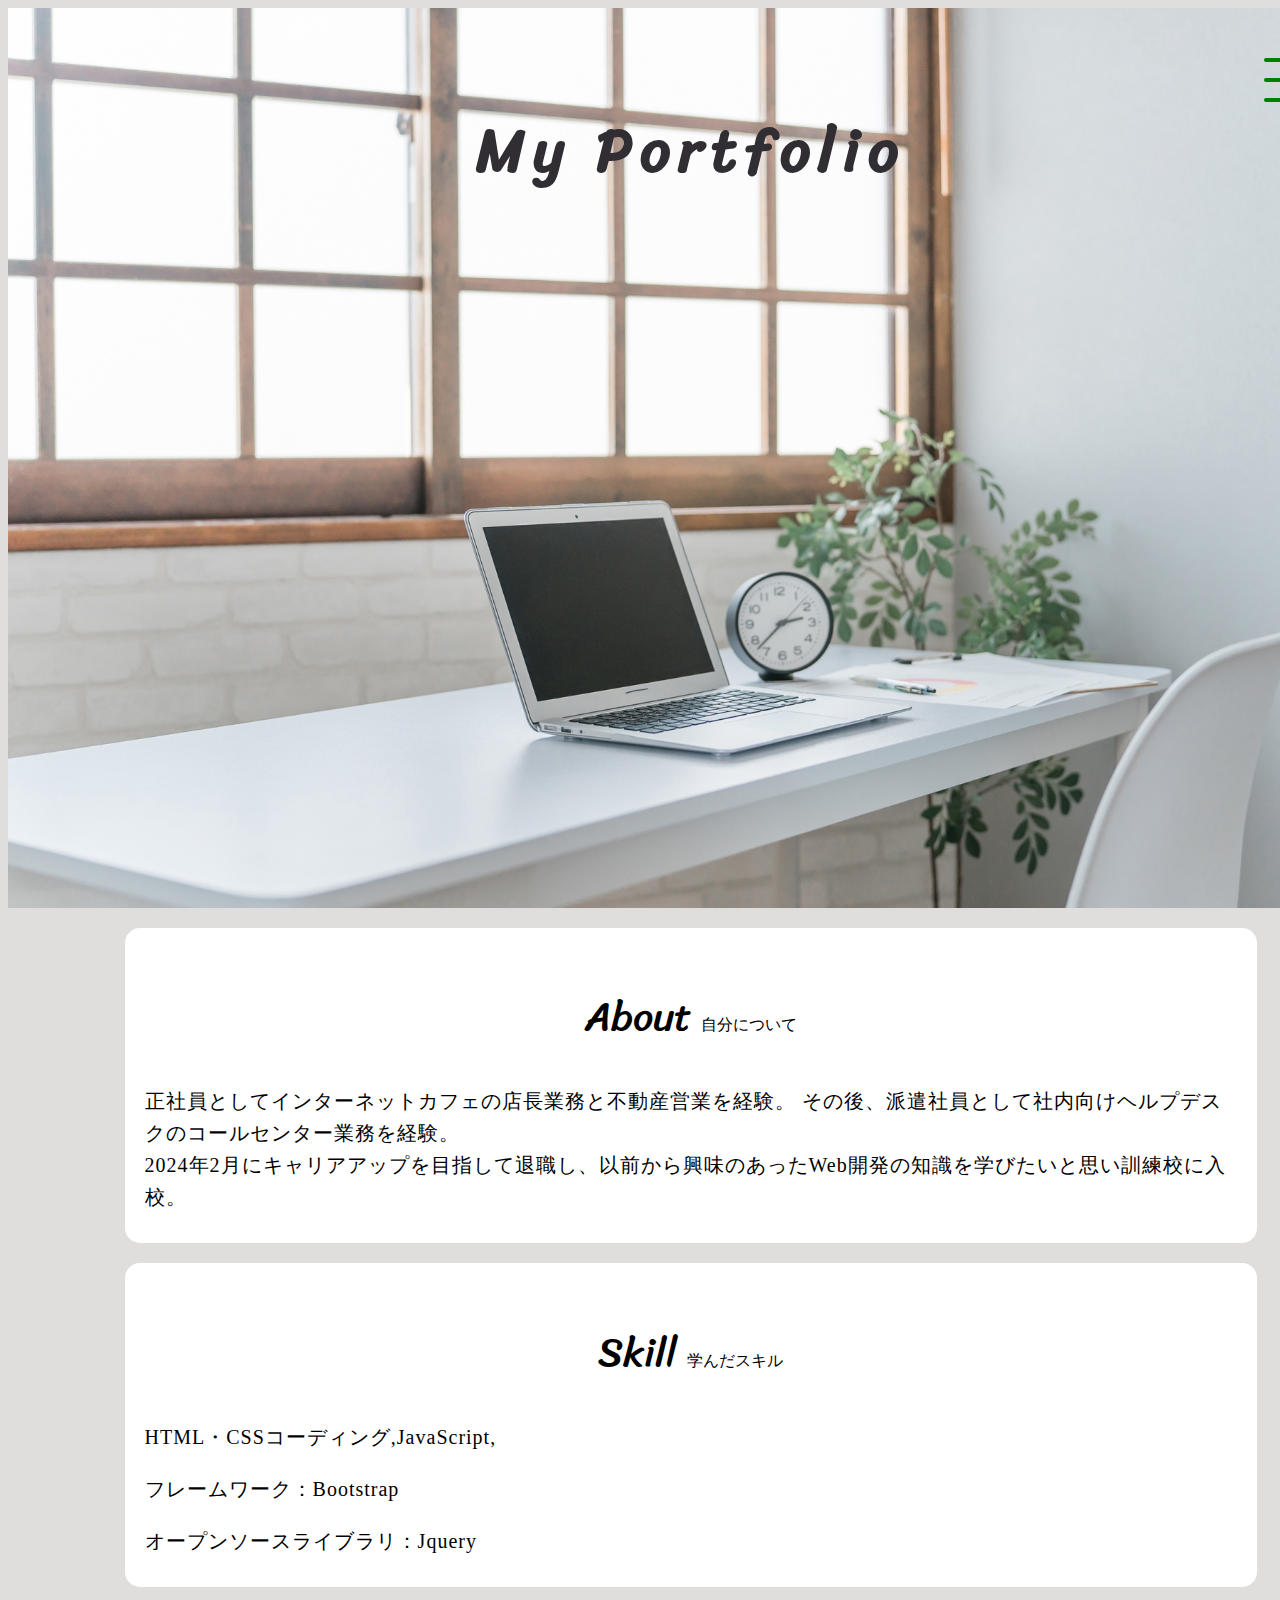
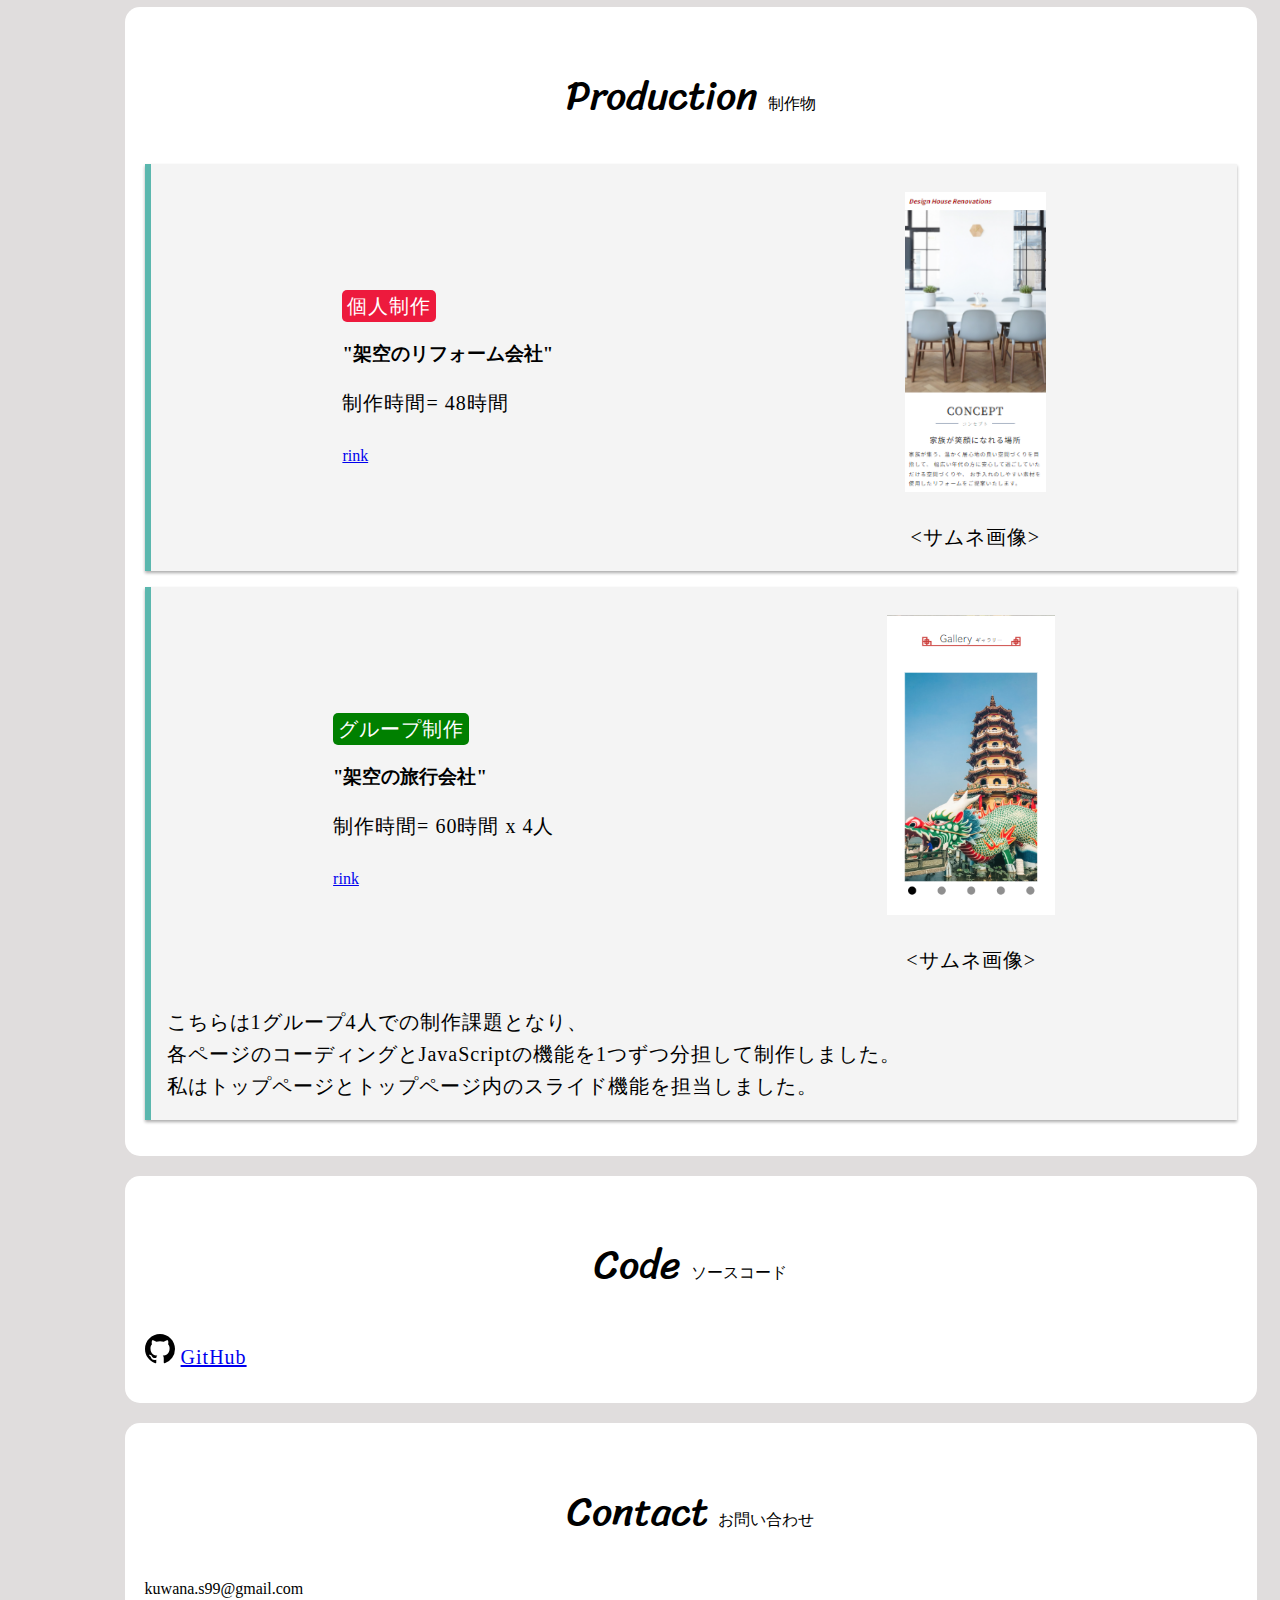
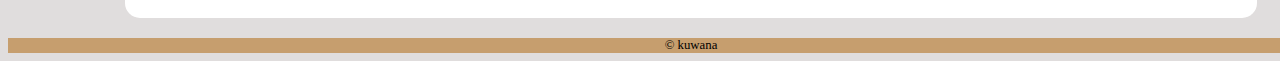
==== index.html @ 4df97fa5 "Add files via upload" ====
<!doctype html>
<html lang="ja">
  <head>
    <meta charset="utf-8">
    <meta name="viewport" content="width=device-width, initial-scale=1">
    <title>My portfolio</title>
    <link href="https://cdn.jsdelivr.net/npm/bootstrap@5.3.0/dist/css/bootstrap.min.css" rel="stylesheet" integrity="sha384-9ndCyUaIbzAi2FUVXJi0CjmCapSmO7SnpJef0486qhLnuZ2cdeRhO02iuK6FUUVM" crossorigin="anonymous">
    <link rel="preconnect" href="https://fonts.googleapis.com">
    <link rel="preconnect" href="https://fonts.gstatic.com" crossorigin>
    <link href="https://fonts.googleapis.com/css2?family=Sriracha&display=swap" rel="stylesheet">
    <link rel="stylesheet" href="styles/style.css">
  </head>

  <body>
    <header>
        <div class="headerContainer">
            <div class="drawer">
                <button class="menuTrigger" id="menuBtn">
                  <span></span>
                  <span></span>
                  <span></span>
                </button>
            </div>
            <div class="navigation">
                <nav class="globalNav">
                    <ul>
                        <p class="menu">Menu</p>
                        <li class="top"><a href="#">Top</a></li>
                        <li><a href="#aboutContainer">About</a></li>
                        <li><a href="#skillContainer">Skill</a></li>
                        <li><a href="#prodactContainer">Prodaction</a></li>
                        <li><a href="#contactContainer">Contact</a></li>
                    </ul>            
                </nav>
            </div>
            <h1>My Portfolio</h1>
        </div><!--headerContainer-->
    </header>
    <main>
        <div id="aboutContainer" class="aboutContainer">
            <h2>About <span class="h2Sub">自分について</span></h2>
            <p>正社員としてインターネットカフェの店長業務と不動産営業を経験。
                その後、派遣社員として社内向けヘルプデスクのコールセンター業務を経験。<br>
                2024年2月にキャリアアップを目指して退職し、以前から興味のあったWeb開発の知識を学びたいと思い訓練校に入校。
            </p>
        </div><!--aboutContainer-->
        <div id="skillContainer" class="skillContainer">
            <h2>Skill <span class="h2Sub">学んだスキル</span></h2>
            <p>HTML・CSSコーディング,JavaScript,</p>
            <p>フレームワーク：Bootstrap</p>
            <p>オープンソースライブラリ：Jquery</p>
        </div><!--skillContainer-->
        <div id="prodactContainer" class="prodactContainer">
            <h2>Production <span class="h2Sub">制作物</span></h2>

            <div class="solo1">
                <div class="prodactImage">
                    <div class="prodactText">
                        <p><span class="solo">個人制作</span></p>
                        <h3>"架空のリフォーム会社"</h3>

                        <p>制作時間= 48時間</p><br>
                        <a href="ensyu1/index.html">rink</a>
                    </div>
                    <div class="thumbnail">
                        <p><img src="images/solo1.png"></p>
                        <p><サムネ画像></p>
                    </div>
                </div>   
            </div>
            
            <div class="group1">
                <div class="prodactImage">
                    <div class="prodactText">
                        <p><span class="group">グループ制作</span></p>
                        <h3>"架空の旅行会社"</h3>
                        <p>制作時間= 60時間 x 4人</p><br>
                        <a href="groupMMKI/index.html">rink</a>
                    </div>
                    <div class="thumbnail">
                        <p><img src="images/group1Thumbnail.png"></p>
                        <p><サムネ画像></p>
                    </div> 
                </div>
                <p>こちらは1グループ4人での制作課題となり、<br>
                    各ページのコーディングとJavaScriptの機能を1つずつ分担して制作しました。<br>
                    私はトップページとトップページ内のスライド機能を担当しました。
                </p>
            </div>
        </div><!--prodactContainer-->
        <div id="codeContainer" class="codeContainer">
            <h2>Code <span class="h2Sub">ソースコード</span></h2>
            <p class="githubIcon"><img src="images/githubIcon.svg"> <a href="https://github.com/kuwana-sss">GitHub</a></p>
        </div><!--codeContainer-->
        <div id="contactContainer" class="contactContainer">
            <h2>Contact <span class="h2Sub">お問い合わせ</span></h2>
            <addoress>kuwana.s99@gmail.com</addoress>
        </div>
    </main>
    <footer>
        &copy; kuwana
    </footer>
    <script src="https://cdn.jsdelivr.net/npm/bootstrap@5.3.0/dist/js/bootstrap.bundle.min.js" integrity="sha384-geWF76RCwLtnZ8qwWowPQNguL3RmwHVBC9FhGdlKrxdiJJigb/j/68SIy3Te4Bkz" crossorigin="anonymous"></script>
    <script src="https://code.jquery.com/jquery-3.7.1.min.js" integrity="sha256-/JqT3SQfawRcv/BIHPThkBvs0OEvtFFmqPF/lYI/Cxo=" crossorigin="anonymous"></script>
    <script src="scripts/drawer.js"></script>
  </body>
</html>
---- styles/style.css ----
header {
  position: relative;
  background: url(../images/headerImg.jpg) no-repeat right center/cover;
  width: 740px;
  height: 300px;
}

body {
  background: #c7c3c38f;
  width: 740px;
}

.skillContainer,.prodactContainer,.codeContainer,
.aboutContainer,.contactContainer {
  width: 80%;
  margin: 20px auto;
  background: #ffffff;
  border-radius: 15px;
  padding: 20px;
}
.headerContainer {
  padding-top: 50px;
  letter-spacing: 0.5em;
}
.prodactContainer > div { /* 背景と枠線 */
  padding: 0.5em 1em;
  margin: 1em 0;
  background: #f4f4f4;
  border-left: solid 6px #5bb7ae;
  box-shadow: 0px 2px 3px rgba(0, 0, 0, 0.33);
}

/*ドロワーメニュー*/
.navigation {
  position: fixed;
  top: 0;
  right: -100%; 
  width: 100%; /* 画面幅一杯に広げる */
  height: 100%;
  background-color: rgba(0, 0, 0, 0.7);
  padding-top: 60px; /* To accommodate header */
  transition: right 1s ease; /* 展開に掛かる時間 */
  transition-delay: 1s; /* 展開前の待機時間 */
  z-index: 900; /* 他の要素より手前に表示 */
  background-repeat: no-repeat;
  background-position: top left; /* 右上に配置 */
}

.navigation nav {
  padding: 20px;
}

.navigation nav ul {
  list-style: none;
  text-align: center;
}

.navigation nav ul li {
  margin-bottom: 10px;
}

.navigation nav ul li a {
  text-decoration: none;
  color: #fff;
  font-size: 20px;
  border-bottom: 1px solid #fff;
}

.isOpen {
  right: 0px;
}

.menu {
  color: #fff;
  font-size: 24px;
  text-align: center;
  margin-top: 50px;
  margin-bottom: 50px;
}

.top {
  margin-top: 30px;
  margin-bottom: 30px;
}

.navButton {
  background-repeat: no-repeat;
  z-index: 1000;
  width: 50px;
  height: 50px;
  border-radius: 50%;
  position: absolute;
  right: 80px;
  top: 5px;
}

/* ドロワーメニュー */
.drawer {
  position: absolute;
  right: 60px;
  top: 50px;
}

.menuTrigger,
.menuTrigger span { /* ドロワーボタン */
  display: inline-block;
  transition: all .4s;
  box-sizing: border-box;
  z-index: 1000;
  position: fixed;
}
.menuTrigger {
  position: relative;
  width: 50px;
  height: 44px;
  background: none;
  border: none;
  appearance: none;
  cursor: pointer;
}
.menuTrigger span {
  position: absolute;
  left: 0;
  width: 100%;
  height: 4px;
  background-color: green;
  border-radius: 4px;
}
.menuTrigger span:nth-of-type(1) {
  top: 0;
}
.menuTrigger span:nth-of-type(2) {
  top: 20px;
}
.menuTrigger span:nth-of-type(3) {
  bottom: 0;
}

/* 確認中 */
#menuBtn span:nth-of-type(1) { 
  animation: menuBtnBar01 .5s forwards;
}
@keyframes menuBtnBar01 {
  0% {
    transform: translateY(20px) rotate(-45deg);
  }
  100% {
    transform: translateY(0) rotate(0);
  }
}
#menuBtn span:nth-of-type(2) {
  animation: menuBtnBar02 .5s forwards;
}
@keyframes menuBtnBar02 {
  0% {
    opacity: 0;
  }
  100% {
    opacity: 1;
  }
}
#menuBtn span:nth-of-type(3) {
  animation: menuBtnBar03 .5s forwards;
}
@keyframes menuBtnBar03 {
  0% {
    transform: translateY(-20px) rotate(45deg);
  }
  100% {
    transform: translateY(0) rotate(0);
  }
}

#menuBtn::after { /* 波紋 */
  position: absolute;
  top: 50%;
  left: 50%;
  display: block;
  content: '';
  width: 30px;
  height: 30px;
  margin: -16px 0 0 -16px;
  border-radius: 50%;
  border: 1px solid green; /* 波紋の色 */
  transition: all .1s;
  opacity: 0;
}
#menuBtn.active::after {
  animation: circle .5s;
}
@keyframes circle {
  0% {
    transform: scale(.1);
    opacity: 0;
  }
  50% {
    opacity: 1;
  }
  100% {
    transform: scale(3.5);
    opacity: 0;
  }
}
#menuBtn.active span:nth-of-type(1) { /* 上線の展開時のアニメーション */
  animation: activeMenuBtnBar01 .5s .5s forwards;
}
@keyframes activeMenuBtnBar01 {
  0% {
    transform: translateY(0) rotate(0);
  }
  100% {
    transform: translateY(20px) rotate(-45deg);
  }
}
#menuBtn.active span:nth-of-type(2) { /* 中線の展開時のアニメーション */
  animation: activeMenuBtnBar02 .5s .5s forwards;
}
@keyframes activeMenuBtnBar02 {
  0% {
    opacity: 1;
  }
  100% {
    opacity: 0;
  }
}
#menuBtn.active span:nth-of-type(3) { /* 下線の展開時のアニメーション */
  animation: activeMenuBtnBar03 .5s .5s forwards;
}
@keyframes activeMenuBtnBar03 {
  0% {
    transform: translateY(0) rotate(0);
  }
  100% {
    transform: translateY(-20px) rotate(45deg);
  }
}


/*ドロワーメニューここまで*/


h1,h2 {
  text-align: center;
  font-family: "Sriracha";
  font-size: 40px;
  font-weight: 400;
  font-style: normal;
}
h1 {
  font-size: 60px;
  font-weight: 600;
  color: #302E33; 
}
.h2Sub {
  font-size: 16px;
  font-family: serif;
}
main p {
  font-size: 20px;
  line-height: 1.6;
  letter-spacing: 0.05em;
  margin-bottom: 10px;
}
.githubIcon img {
  width: 30px;
  height: 30px;
}
.solo {
  background-color: #ED1A3D;
  color: #ffffff;
  border-radius: 5px;
  padding: 5px;
}
.group {
  background-color: #008000;
  color: #ffffff;
  border-radius: 5px;
  padding: 5px;
}

.prodactImage {
  display: flex;
  align-items: center;
  justify-content:space-around;
}
.thumbnail { /*サムネ画像*/
  text-align: center;
}
.thumbnail img {
  width: auto;
  height: 300px;
}

footer {
  text-align: center;
  background: #C69E6E;
  font-size: 80%;
}


/* レスポンシブ対応 */
@media screen and (min-width:768px) {
  .onlyPC {
    display: block;
  }
  .onlySP {
    display: none;
  }
  body {
    width: 1366px;
  }
  header {
    position: relative;
    max-width: 1366px;
    width: 100%;
    height: 100vh;
  }
}
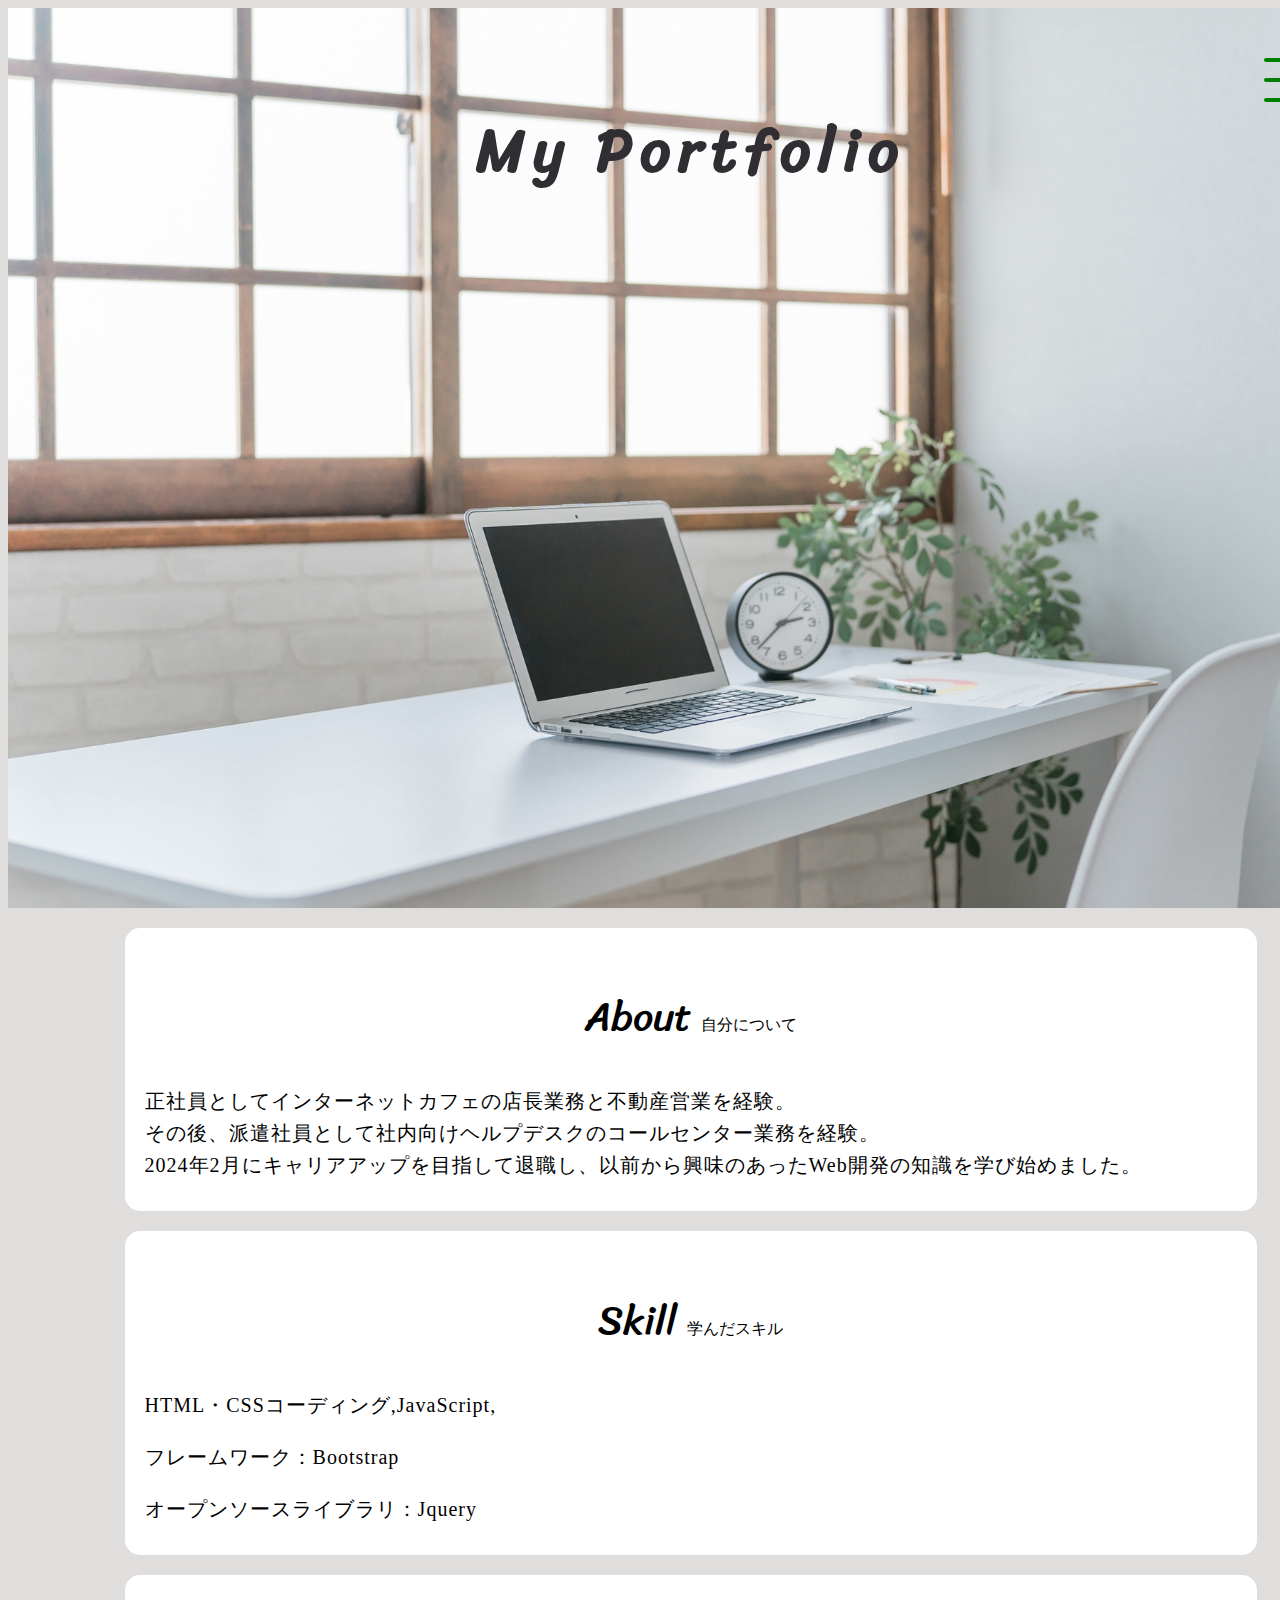
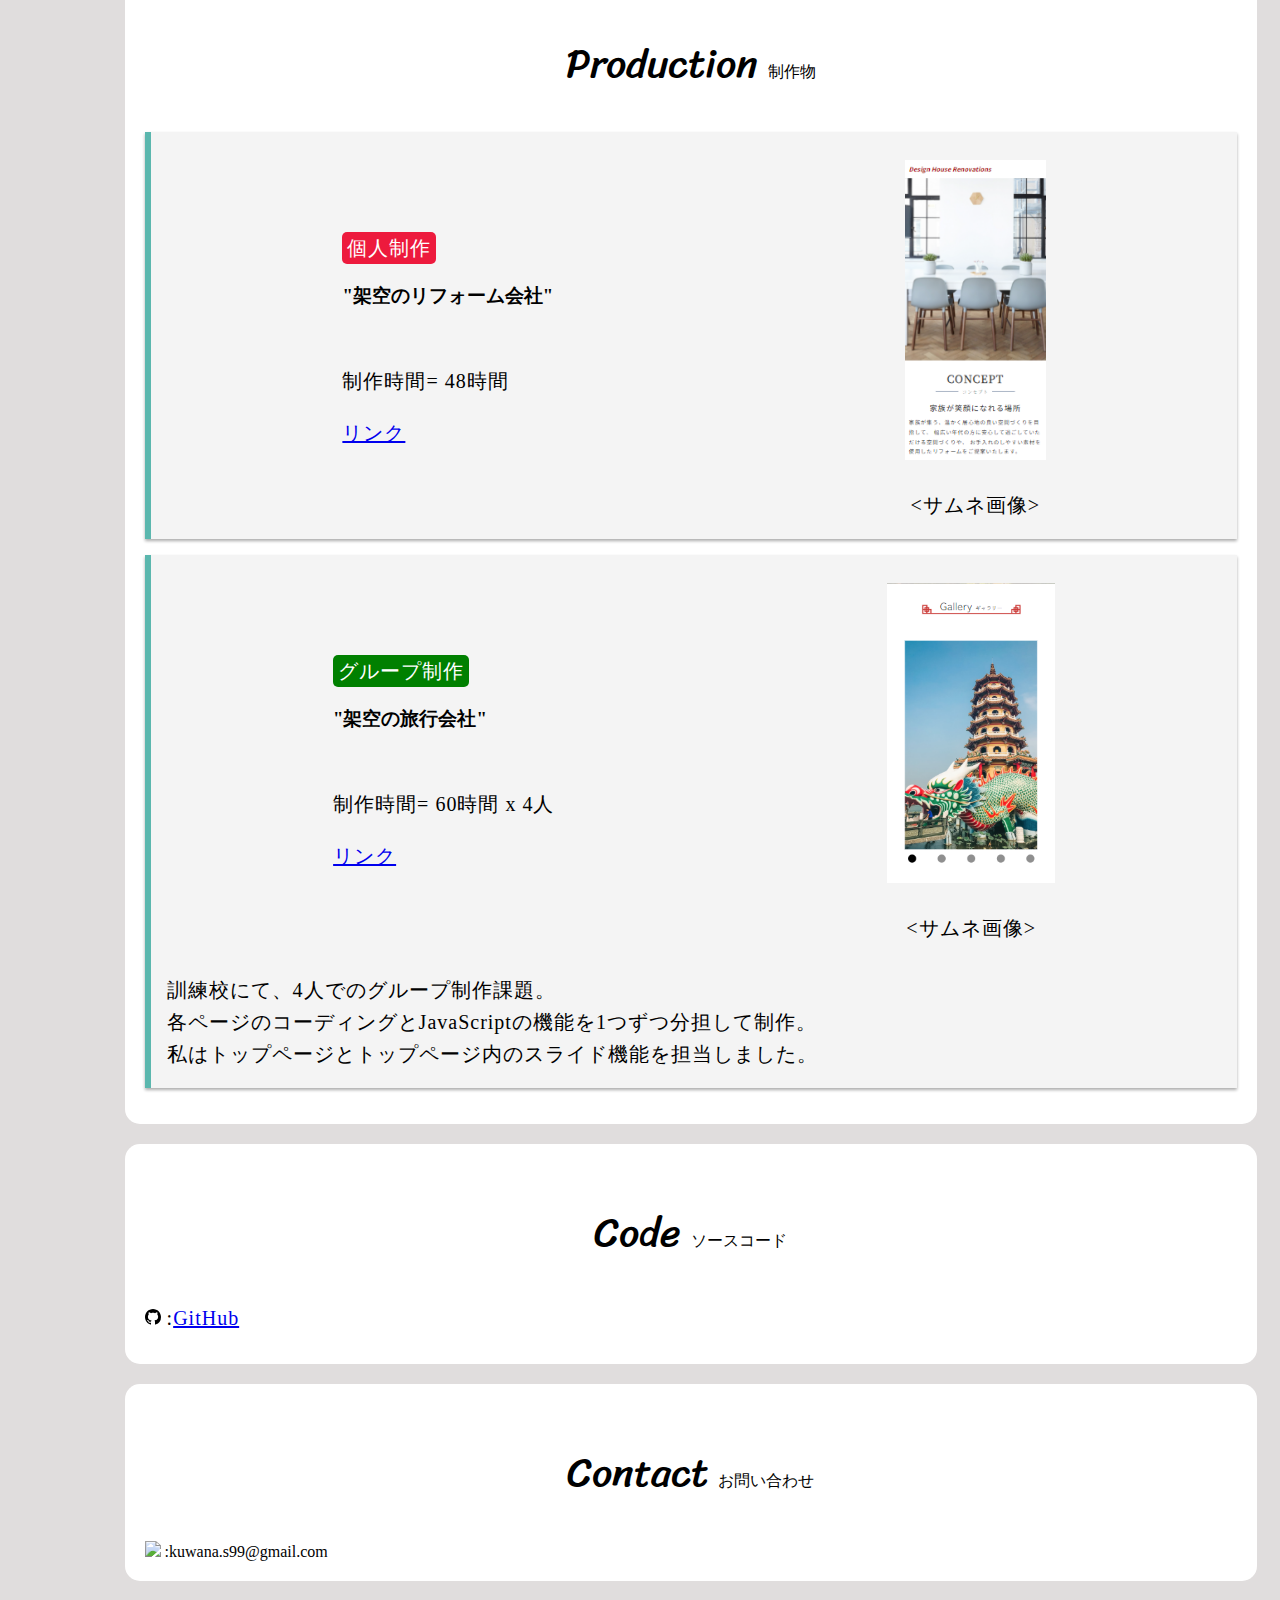
==== commit 452638cc: "Add files via upload" ====
--- a/index.html
+++ b/index.html
@@ -8,6 +8,9 @@
     <link rel="preconnect" href="https://fonts.googleapis.com">
     <link rel="preconnect" href="https://fonts.gstatic.com" crossorigin>
     <link href="https://fonts.googleapis.com/css2?family=Sriracha&display=swap" rel="stylesheet">
+    <link rel="preconnect" href="https://fonts.googleapis.com">
+    <link rel="preconnect" href="https://fonts.gstatic.com" crossorigin>
+    <link href="https://fonts.googleapis.com/css2?family=Lobster&display=swap" rel="stylesheet">
     <link rel="stylesheet" href="styles/style.css">
   </head>
 
@@ -29,6 +32,7 @@
                         <li><a href="#aboutContainer">About</a></li>
                         <li><a href="#skillContainer">Skill</a></li>
                         <li><a href="#prodactContainer">Prodaction</a></li>
+                        <li><a href="#codeContainer">Code</a></li>
                         <li><a href="#contactContainer">Contact</a></li>
                     </ul>            
                 </nav>
@@ -39,9 +43,9 @@
     <main>
         <div id="aboutContainer" class="aboutContainer">
             <h2>About <span class="h2Sub">自分について</span></h2>
-            <p>正社員としてインターネットカフェの店長業務と不動産営業を経験。
+            <p>正社員としてインターネットカフェの店長業務と不動産営業を経験。<br>
                 その後、派遣社員として社内向けヘルプデスクのコールセンター業務を経験。<br>
-                2024年2月にキャリアアップを目指して退職し、以前から興味のあったWeb開発の知識を学びたいと思い訓練校に入校。
+                2024年2月にキャリアアップを目指して退職し、以前から興味のあったWeb開発の知識を学び始めました。
             </p>
         </div><!--aboutContainer-->
         <div id="skillContainer" class="skillContainer">
@@ -57,10 +61,10 @@
                 <div class="prodactImage">
                     <div class="prodactText">
                         <p><span class="solo">個人制作</span></p>
-                        <h3>"架空のリフォーム会社"</h3>
+                        <h3>"架空のリフォーム会社"</h3><br>
 
-                        <p>制作時間= 48時間</p><br>
-                        <a href="ensyu1/index.html">rink</a>
+                        <p>制作時間= 48時間</p>
+                        <p class="rink"><a href="ensyu1/index.html" target="_blank">リンク</a></p>
                     </div>
                     <div class="thumbnail">
                         <p><img src="images/solo1.png"></p>
@@ -73,28 +77,29 @@
                 <div class="prodactImage">
                     <div class="prodactText">
                         <p><span class="group">グループ制作</span></p>
-                        <h3>"架空の旅行会社"</h3>
-                        <p>制作時間= 60時間 x 4人</p><br>
-                        <a href="groupMMKI/index.html">rink</a>
+                        <h3>"架空の旅行会社"</h3><br>
+
+                        <p>制作時間= 60時間 x 4人</p>
+                        <p class="rink"><a href="groupMMKI/index.html" target="_blank">リンク</a></p>
                     </div>
                     <div class="thumbnail">
                         <p><img src="images/group1Thumbnail.png"></p>
                         <p><サムネ画像></p>
                     </div> 
                 </div>
-                <p>こちらは1グループ4人での制作課題となり、<br>
-                    各ページのコーディングとJavaScriptの機能を1つずつ分担して制作しました。<br>
+                <p>訓練校にて、4人でのグループ制作課題。<br>
+                    各ページのコーディングとJavaScriptの機能を1つずつ分担して制作。<br>
                     私はトップページとトップページ内のスライド機能を担当しました。
                 </p>
             </div>
         </div><!--prodactContainer-->
         <div id="codeContainer" class="codeContainer">
             <h2>Code <span class="h2Sub">ソースコード</span></h2>
-            <p class="githubIcon"><img src="images/githubIcon.svg"> <a href="https://github.com/kuwana-sss">GitHub</a></p>
+            <p class="icon"><img src="images/githubIcon.svg"> :<a href="https://github.com/kuwana-sss">GitHub</a></p>
         </div><!--codeContainer-->
         <div id="contactContainer" class="contactContainer">
             <h2>Contact <span class="h2Sub">お問い合わせ</span></h2>
-            <addoress>kuwana.s99@gmail.com</addoress>
+            <addoress class="icon"><img src="images/mailIcon.svg"> :kuwana.s99@gmail.com</addoress>
         </div>
     </main>
     <footer>
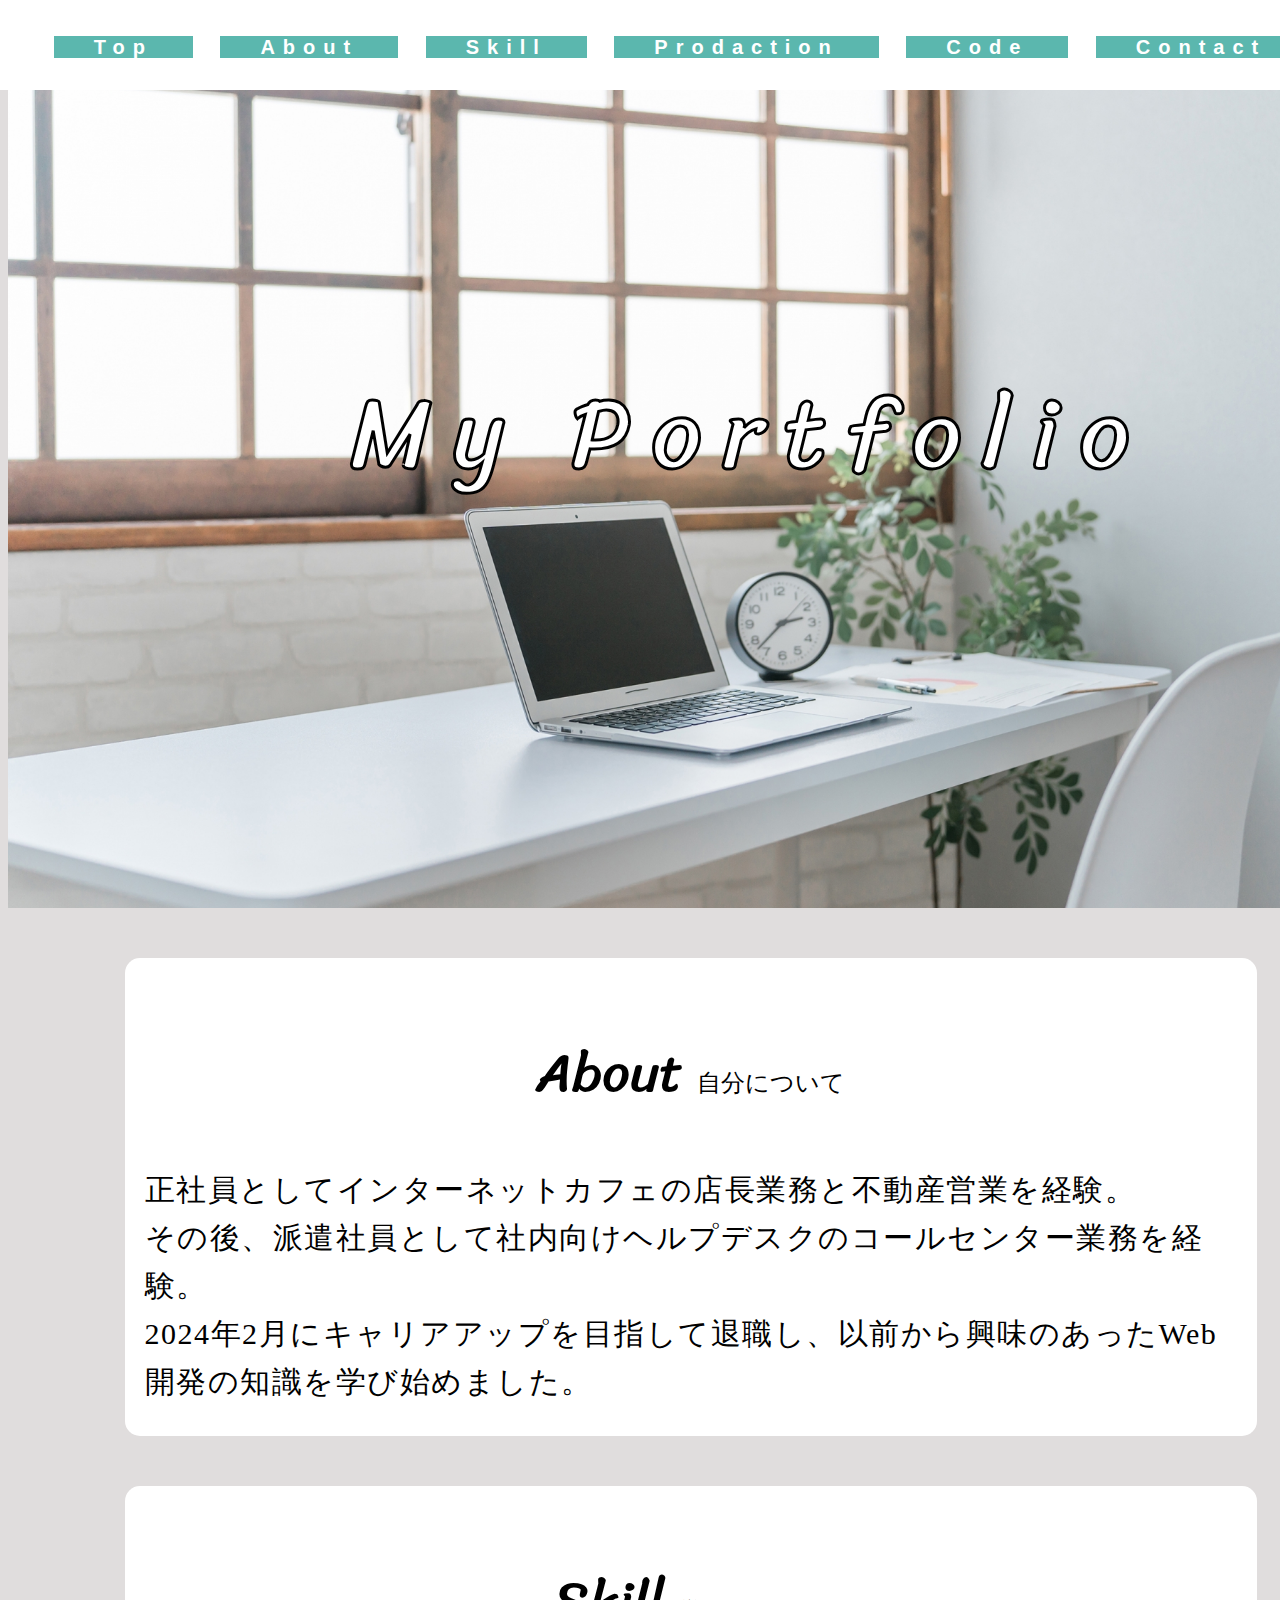
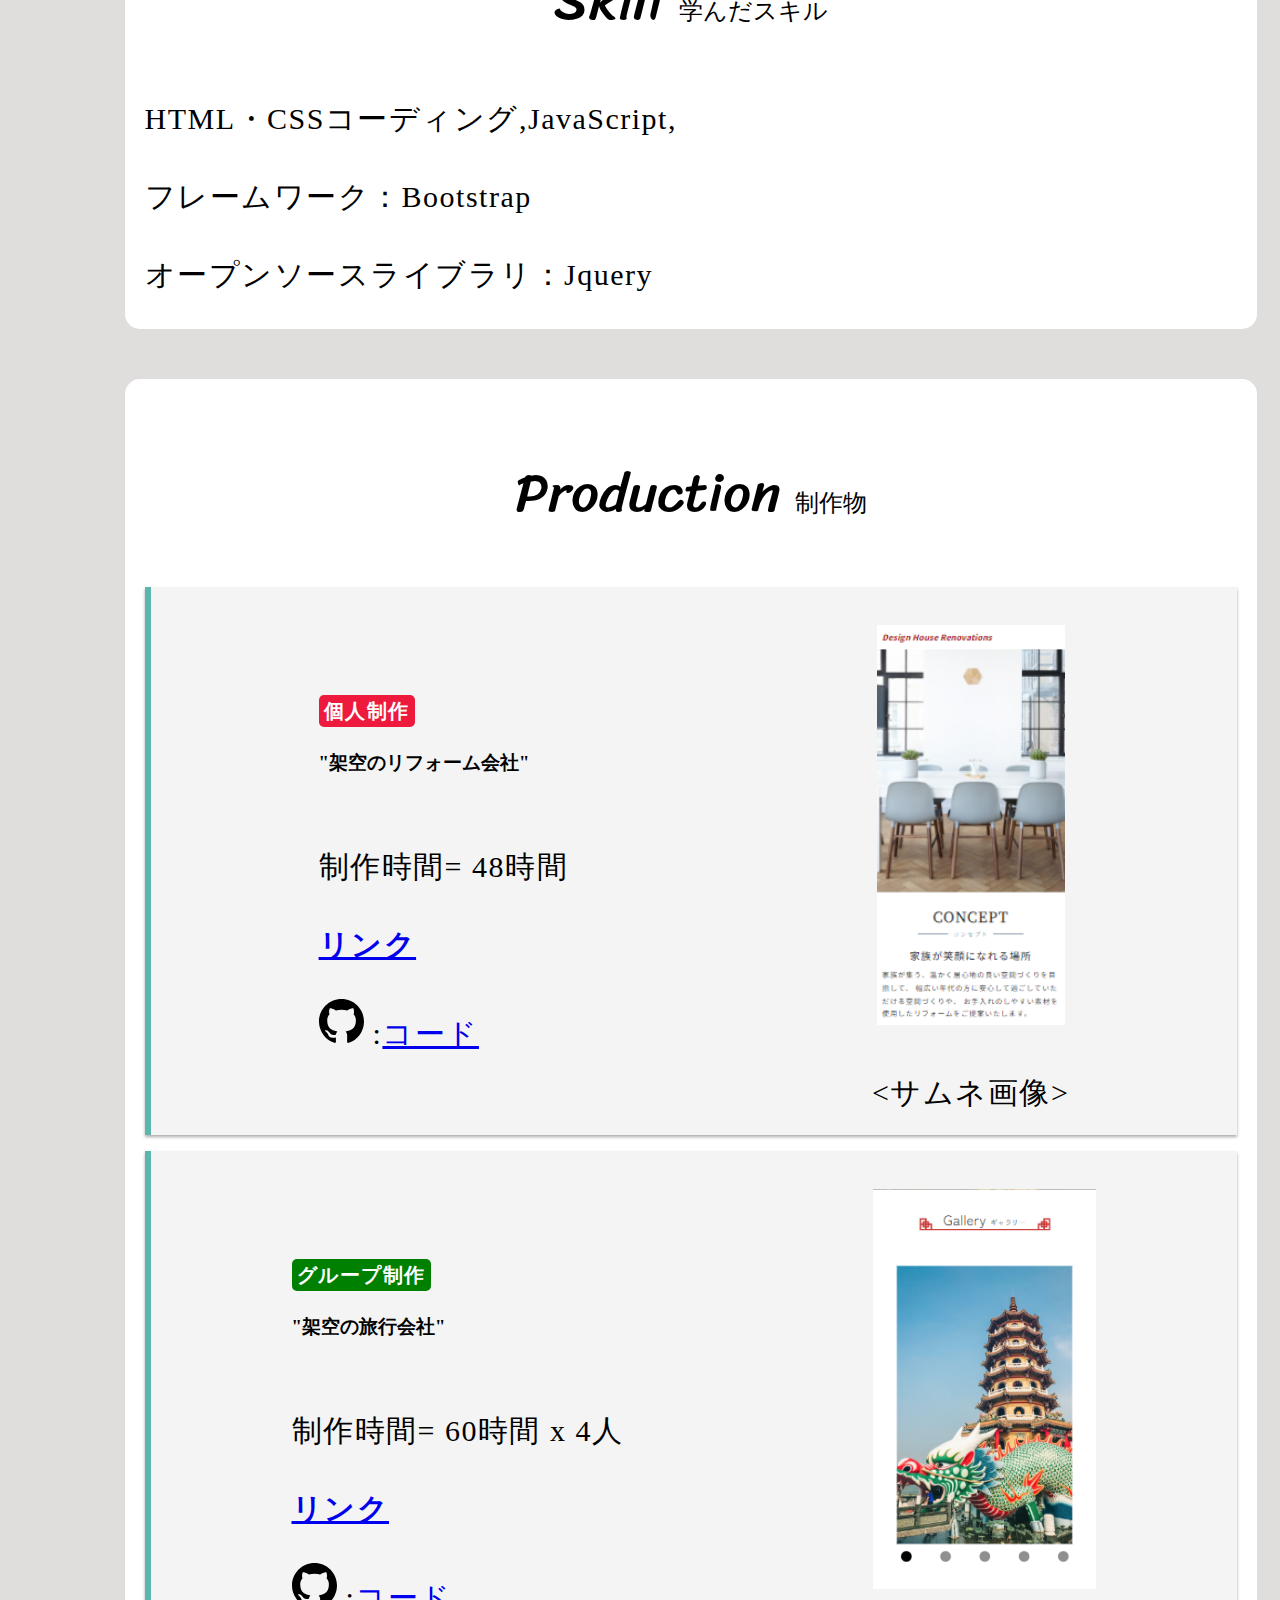
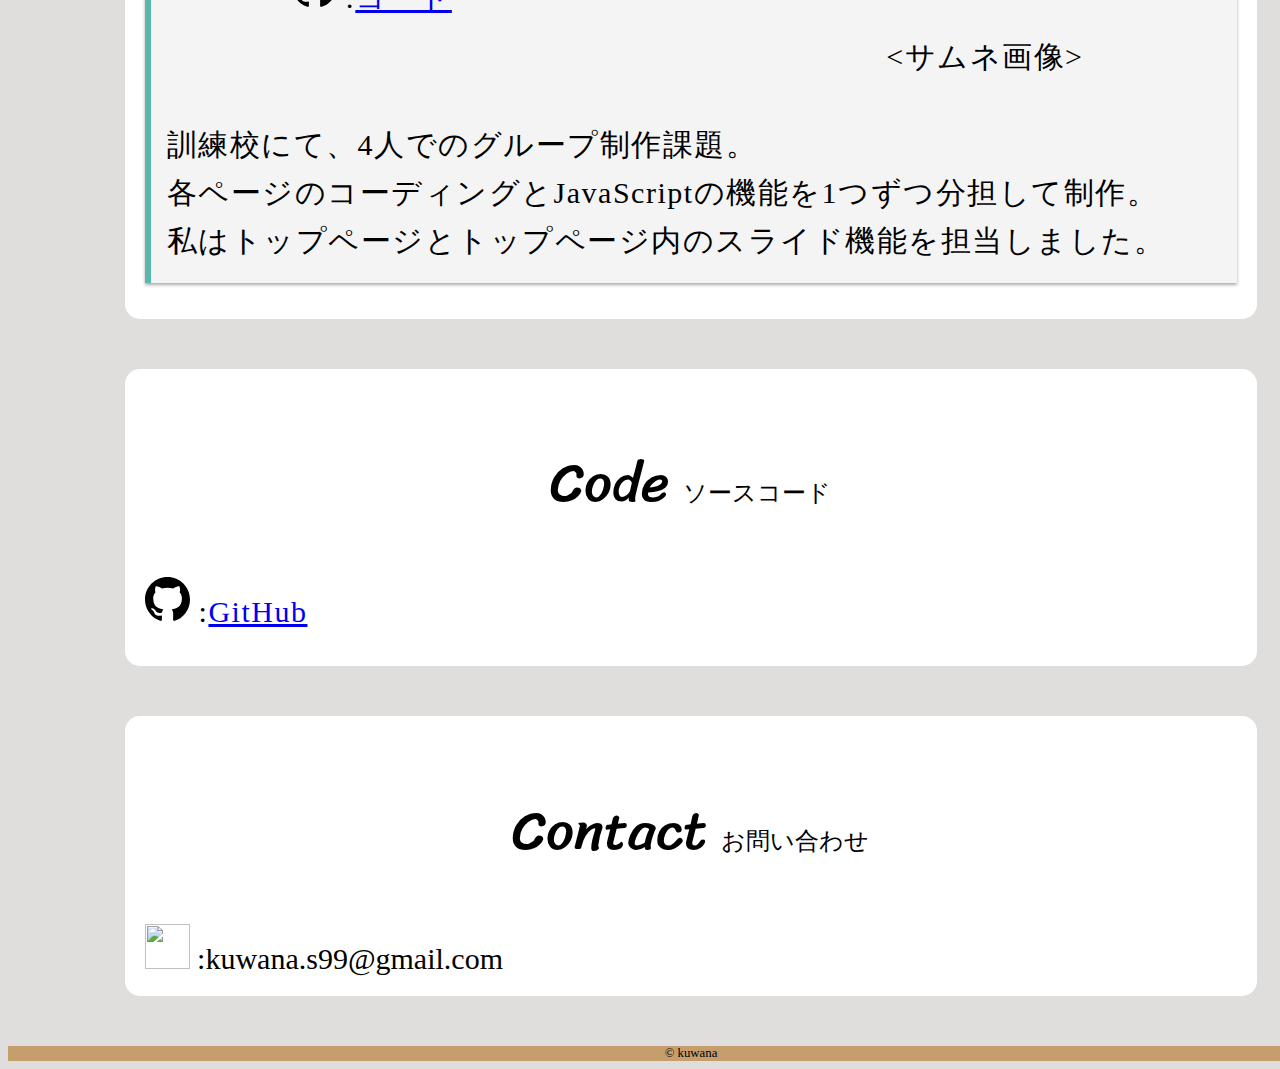
==== commit 6e3f7a1e: "Add files via upload" ====
--- a/index.html
+++ b/index.html
@@ -65,6 +65,7 @@
 
                         <p>制作時間= 48時間</p>
                         <p class="rink"><a href="ensyu1/index.html" target="_blank">リンク</a></p>
+                        <p class="icon"><img src="images/githubIcon.svg"> :<a href="https://github.com/kuwana-sss/portfolio/tree/main/ensyu1">コード</a></p>
                     </div>
                     <div class="thumbnail">
                         <p><img src="images/solo1.png"></p>
@@ -81,6 +82,8 @@
 
                         <p>制作時間= 60時間 x 4人</p>
                         <p class="rink"><a href="groupMMKI/index.html" target="_blank">リンク</a></p>
+                        <p class="icon"><img src="images/githubIcon.svg"> :<a href="https://github.com/kuwana-sss/portfolio/tree/main/groupMMKI">コード</a></p>
+
                     </div>
                     <div class="thumbnail">
                         <p><img src="images/group1Thumbnail.png"></p>
--- a/styles/style.css
+++ b/styles/style.css
@@ -8,6 +8,35 @@
 body {
   background: #c7c3c38f;
   width: 740px;
+}
+
+h1,h2 {
+  text-align: center;
+  font-family: "Sriracha";
+  font-size: 40px;
+  font-weight: 400;
+  font-style: normal;
+}
+h1 { /* "My portfolio" */
+  font-size: 60px;
+  color: #FFFFFF;
+  -webkit-text-stroke-width: 3px; /* 縁取り */
+  -webkit-text-stroke-color: black;
+}
+.h2Sub {
+  font-size: 16px;
+  font-family: serif;
+}
+main p {
+  font-size: 20px;
+  line-height: 1.6;
+  letter-spacing: 0.05em;
+  margin-bottom: 10px;
+}
+
+.icon img { /* githubとメールアイコン*/
+  width: 25px;
+  height: 25px;
 }
 
 .skillContainer,.prodactContainer,.codeContainer,
@@ -22,47 +51,36 @@
   padding-top: 50px;
   letter-spacing: 0.5em;
 }
-.prodactContainer > div { /* 背景と枠線 */
-  padding: 0.5em 1em;
-  margin: 1em 0;
-  background: #f4f4f4;
-  border-left: solid 6px #5bb7ae;
-  box-shadow: 0px 2px 3px rgba(0, 0, 0, 0.33);
-}
 
 /*ドロワーメニュー*/
 .navigation {
   position: fixed;
   top: 0;
   right: -100%; 
-  width: 100%; /* 画面幅一杯に広げる */
+  width: 35%;
   height: 100%;
-  background-color: rgba(0, 0, 0, 0.7);
+  background-color: rgba(28, 240, 0, 0.5);
   padding-top: 60px; /* To accommodate header */
   transition: right 1s ease; /* 展開に掛かる時間 */
-  transition-delay: 1s; /* 展開前の待機時間 */
+  transition-delay: 0.3s; /* 展開前の待機時間 */
   z-index: 900; /* 他の要素より手前に表示 */
   background-repeat: no-repeat;
   background-position: top left; /* 右上に配置 */
 }
 
-.navigation nav {
-  padding: 20px;
-}
 
 .navigation nav ul {
   list-style: none;
   text-align: center;
 }
-
 .navigation nav ul li {
   margin-bottom: 10px;
-}
-
+  margin: 25px auto;
+}
 .navigation nav ul li a {
   text-decoration: none;
   color: #fff;
-  font-size: 20px;
+  font-size: 30px;
   border-bottom: 1px solid #fff;
 }
 
@@ -72,29 +90,17 @@
 
 .menu {
   color: #fff;
-  font-size: 24px;
+  font-size: 40px;
   text-align: center;
   margin-top: 50px;
   margin-bottom: 50px;
 }
-
 .top {
   margin-top: 30px;
   margin-bottom: 30px;
 }
 
-.navButton {
-  background-repeat: no-repeat;
-  z-index: 1000;
-  width: 50px;
-  height: 50px;
-  border-radius: 50%;
-  position: absolute;
-  right: 80px;
-  top: 5px;
-}
-
-/* ドロワーメニュー */
+/* ドロワーの波紋アニメーション */
 .drawer {
   position: absolute;
   right: 60px;
@@ -107,12 +113,13 @@
   transition: all .4s;
   box-sizing: border-box;
   z-index: 1000;
+}
+.menuTrigger {
   position: fixed;
-}
-.menuTrigger {
-  position: relative;
   width: 50px;
   height: 44px;
+  top: 60px;
+  right: 50px;
   background: none;
   border: none;
   appearance: none;
@@ -123,7 +130,7 @@
   left: 0;
   width: 100%;
   height: 4px;
-  background-color: green;
+  background-color: #00AEEF;
   border-radius: 4px;
 }
 .menuTrigger span:nth-of-type(1) {
@@ -181,12 +188,12 @@
   height: 30px;
   margin: -16px 0 0 -16px;
   border-radius: 50%;
-  border: 1px solid green; /* 波紋の色 */
+  border: 1px solid #00AEEF; /* 波紋の色 */
   transition: all .1s;
   opacity: 0;
 }
 #menuBtn.active::after {
-  animation: circle .5s;
+  animation: circle .5s; /* 波紋のアニメーション */
 }
 @keyframes circle {
   0% {
@@ -234,44 +241,29 @@
     transform: translateY(-20px) rotate(45deg);
   }
 }
-
-
 /*ドロワーメニューここまで*/
 
 
-h1,h2 {
-  text-align: center;
-  font-family: "Sriracha";
-  font-size: 40px;
-  font-weight: 400;
-  font-style: normal;
-}
-h1 {
-  font-size: 60px;
-  font-weight: 600;
-  color: #302E33; 
-}
-.h2Sub {
-  font-size: 16px;
-  font-family: serif;
-}
-main p {
+
+/* Prodact */
+.prodactContainer > div { /* 作品単位のレイアウト */
+  padding: 0.5em 1em;
+  margin: 1em 0;
+  background: #f4f4f4;
+  border-left: solid 6px #5bb7ae;
+  box-shadow: 0px 2px 3px rgba(0, 0, 0, 0.33);
+}
+.solo {
   font-size: 20px;
-  line-height: 1.6;
-  letter-spacing: 0.05em;
-  margin-bottom: 10px;
-}
-.githubIcon img {
-  width: 30px;
-  height: 30px;
-}
-.solo {
+  font-weight: bold;
   background-color: #ED1A3D;
   color: #ffffff;
   border-radius: 5px;
   padding: 5px;
 }
 .group {
+  font-size: 20px;
+  font-weight: bold;
   background-color: #008000;
   color: #ffffff;
   border-radius: 5px;
@@ -290,6 +282,10 @@
   width: auto;
   height: 300px;
 }
+.rink {
+  font-weight: bold;
+}
+
 
 footer {
   text-align: center;
@@ -300,12 +296,12 @@
 
 /* レスポンシブ対応 */
 @media screen and (min-width:768px) {
-  .onlyPC {
+  /* .onlyPC {
     display: block;
   }
   .onlySP {
     display: none;
-  }
+  } */
   body {
     width: 1366px;
   }
@@ -315,4 +311,101 @@
     width: 100%;
     height: 100vh;
   }
+  .skillContainer,.prodactContainer,.codeContainer,
+  .aboutContainer,.contactContainer {
+    margin: 50px auto;
+  }
+    
+  /* 結合ドロワーメニュー */
+  .menuTrigger,.menu {
+    display: none;
+  }
+  header .navigation {
+    position: fixed;
+    top: 0;
+    left: 0;
+    z-index: 100;
+    width: 100%;
+    height:10%;
+    padding:0;
+    background-color: #ffffff;
+  }
+  .globalNav ul {
+    display: flex;
+    position: absolute;
+    width: 100%;
+    justify-content: space-evenly;
+    color: #000000;
+    z-index: 2000;
+  }
+
+  .navigation nav ul li { /* 上の余白 */
+    margin: 20px auto;
+  }
+  .navigation nav ul li a {
+    position:relative;
+    font-family: "Zen Kaku Gothic New", sans-serif;
+    font-size: 20px;
+    font-weight: bold;
+    background:#5bb7ae;
+    color: #fff;
+    padding:0 2em;
+    transition:800ms ease all;
+  }
+  .navigation nav ul li a:hover{
+    background:#fff;
+    color: #5bb7ae;
+  }
+  .navigation nav ul li a:before,
+  .navigation nav ul li a:after {
+    content: '';
+    position: absolute;
+    top: 0;
+    right: 0;
+    height: 2px;
+    width: 0;
+    background: #5bb7ae;
+    transition: 400ms ease all;
+  }
+  .navigation nav ul li a:after{
+    right: inherit;
+    top: inherit;
+    left: 0;
+    bottom: 0;
+  }
+  .navigation nav ul li a:hover:before,
+  .navigation nav ul li a:hover:after{
+    width: 100%;
+    transition: 800ms ease all;
+  }
+  /* 結合ドロワーメニューここまで */
+
+  h1 {
+    position: absolute;
+    font-size: 100px;
+    font-weight: 400;
+    letter-spacing: .2em;
+    left: 25%;
+    top: 30%;
+  }
+  h2 {
+    font-size: 55px;
+  }
+  .h2Sub {
+    font-size: 24px;
+  }
+  main p {
+    font-size: 30px;
+  }
+  addoress {
+    font-size: 30px;
+  }
+  .icon img {
+    width: 45px;
+    height: 45px;
+  }
+  .thumbnail img {
+    width: auto;
+    height: 400px;
+  }
 }